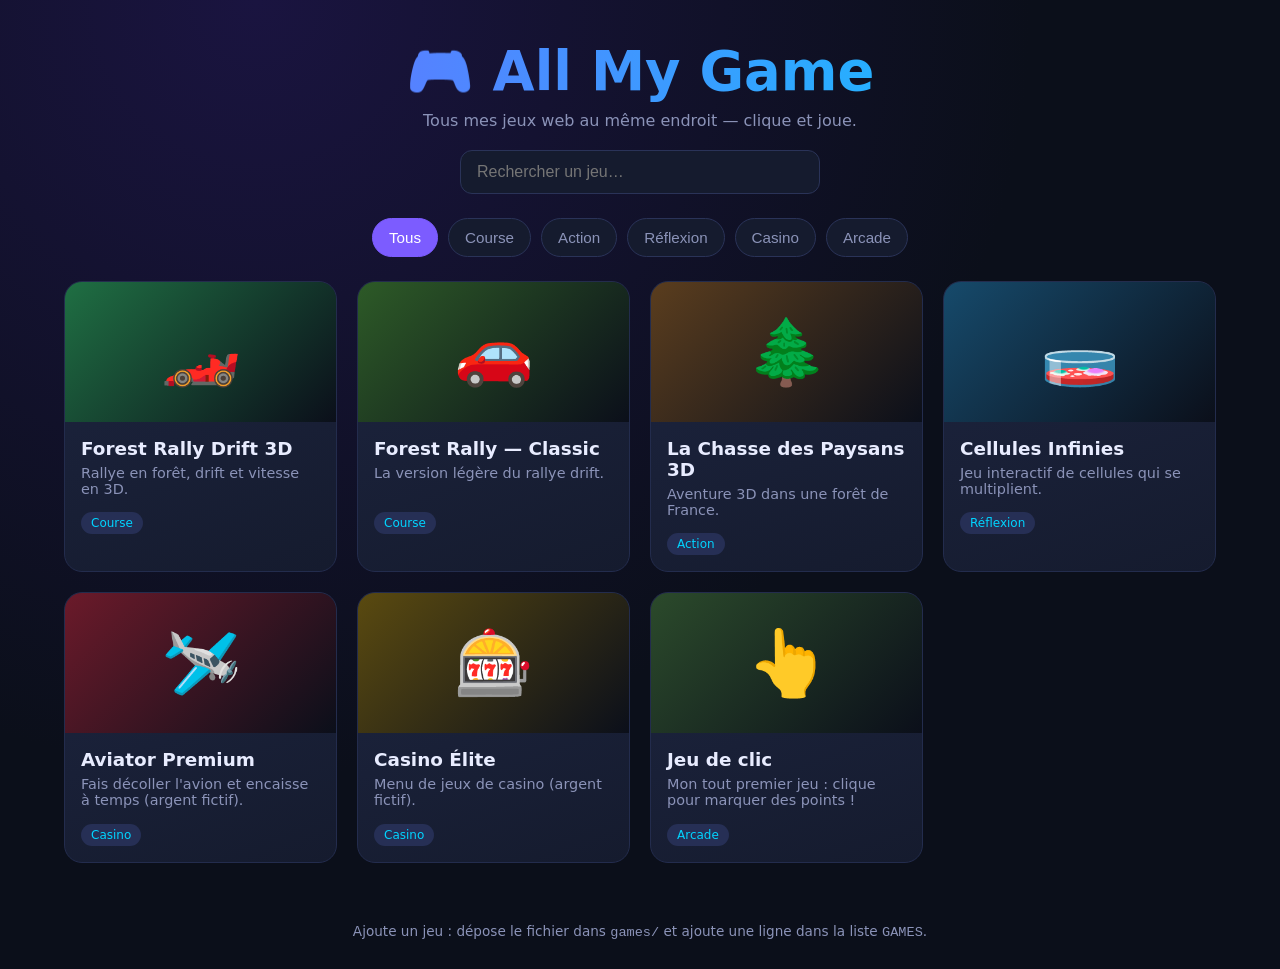
==== index.html @ 72833d13 "Site All My Game : hub + 7 jeux web" ====
<!DOCTYPE html>
<html lang="fr">
<head>
  <meta charset="UTF-8">
  <meta name="viewport" content="width=device-width, initial-scale=1.0">
  <title>All My Game 🎮</title>
  <style>
    :root { --bg:#0b0f1a; --card:#151b2e; --card2:#1d2540; --txt:#e8ecff; --mut:#8b93b8; --acc:#7c5cff; --acc2:#00d4ff; }
    * { box-sizing:border-box; margin:0; padding:0; }
    body { font-family:system-ui,-apple-system,"Segoe UI",Roboto,sans-serif; background:radial-gradient(circle at 20% 0%,#1a1440 0%,var(--bg) 55%); color:var(--txt); min-height:100vh; }
    header { padding:40px 24px 20px; text-align:center; }
    h1 { font-size:clamp(2rem,6vw,3.4rem); font-weight:900; background:linear-gradient(90deg,var(--acc),var(--acc2)); -webkit-background-clip:text; background-clip:text; color:transparent; }
    header p { color:var(--mut); margin-top:8px; }
    .bar { display:flex; flex-wrap:wrap; gap:10px; justify-content:center; padding:0 24px 24px; }
    .bar input { padding:12px 16px; border-radius:12px; border:1px solid #2a3358; background:var(--card); color:var(--txt); width:min(360px,100%); font-size:1rem; }
    .bar button { padding:10px 16px; border-radius:999px; border:1px solid #2a3358; background:var(--card); color:var(--mut); cursor:pointer; font-size:.95rem; }
    .bar button.on { background:var(--acc); color:#fff; border-color:var(--acc); }
    .grid { display:grid; grid-template-columns:repeat(auto-fill,minmax(250px,1fr)); gap:20px; padding:0 24px 60px; max-width:1200px; margin:0 auto; }
    .card { background:linear-gradient(160deg,var(--card2),var(--card)); border:1px solid #232c4d; border-radius:18px; overflow:hidden; cursor:pointer; transition:transform .2s,box-shadow .2s; }
    .card:hover { transform:translateY(-6px); box-shadow:0 14px 40px rgba(124,92,255,.35); }
    .thumb { height:140px; display:flex; align-items:center; justify-content:center; font-size:4rem; }
    .info { padding:16px; }
    .info h3 { font-size:1.15rem; }
    .info p { color:var(--mut); font-size:.9rem; margin-top:6px; min-height:2.6em; }
    .tag { display:inline-block; margin-top:10px; font-size:.75rem; padding:4px 10px; border-radius:999px; background:#262f55; color:var(--acc2); }
    .empty { text-align:center; color:var(--mut); grid-column:1/-1; padding:40px; }
    /* Lecteur */
    #player { position:fixed; inset:0; background:#000; display:none; flex-direction:column; z-index:10; }
    #player.open { display:flex; }
    #player .top { display:flex; align-items:center; gap:10px; padding:10px 14px; background:#0e1324; }
    #player .top b { flex:1; }
    #player .top button, #player .top a { background:var(--card2); color:var(--txt); border:none; padding:8px 14px; border-radius:10px; cursor:pointer; text-decoration:none; font-size:.9rem; }
    #player iframe { flex:1; border:0; width:100%; background:#000; }
    footer { text-align:center; color:var(--mut); font-size:.85rem; padding-bottom:30px; }
  </style>
</head>
<body>
  <header>
    <h1>🎮 All My Game</h1>
    <p>Tous mes jeux web au même endroit — clique et joue.</p>
  </header>

  <div class="bar">
    <input id="q" type="search" placeholder="Rechercher un jeu…">
  </div>
  <div class="bar" id="cats"></div>

  <main class="grid" id="grid"></main>
  <footer>Ajoute un jeu : dépose le fichier dans <code>games/</code> et ajoute une ligne dans la liste <code>GAMES</code>.</footer>

  <div id="player">
    <div class="top">
      <button id="back">← Retour</button>
      <b id="ptitle"></b>
      <button id="fs">⛶ Plein écran</button>
      <a id="newtab" target="_blank" rel="noopener">↗ Nouvel onglet</a>
    </div>
    <iframe id="frame" allow="fullscreen; autoplay; gamepad" allowfullscreen></iframe>
  </div>

  <script>
    // ➜ Pour ajouter un jeu, ajoute simplement un objet ici.
    const GAMES = [
      { title:"Forest Rally Drift 3D", file:"games/forest-rally-drift.html", emoji:"🏎️", cat:"Course", color:"#1f6f43", desc:"Rallye en forêt, drift et vitesse en 3D." },
      { title:"Forest Rally — Classic", file:"games/forest-rally-classic.html", emoji:"🚗", cat:"Course", color:"#2d5a27", desc:"La version légère du rallye drift." },
      { title:"La Chasse des Paysans 3D", file:"games/chasse-paysans-3d.html", emoji:"🌲", cat:"Action", color:"#5a3d1e", desc:"Aventure 3D dans une forêt de France." },
      { title:"Cellules Infinies", file:"games/cellules-infinies/index.html", emoji:"🧫", cat:"Réflexion", color:"#164a6b", desc:"Jeu interactif de cellules qui se multiplient." },
      { title:"Aviator Premium", file:"games/aviator.html", emoji:"🛩️", cat:"Casino", color:"#6b1a2a", desc:"Fais décoller l'avion et encaisse à temps (argent fictif)." },
      { title:"Casino Élite", file:"games/casino-elite.html", emoji:"🎰", cat:"Casino", color:"#5a4a10", desc:"Menu de jeux de casino (argent fictif)." },
      { title:"Jeu de clic", file:"games/mon-premier-jeu.html", emoji:"👆", cat:"Arcade", color:"#2b4a2b", desc:"Mon tout premier jeu : clique pour marquer des points !" }
    ];

    const grid = document.getElementById('grid'), q = document.getElementById('q'), cats = document.getElementById('cats');
    const player = document.getElementById('player'), frame = document.getElementById('frame');
    let cat = 'Tous';

    ['Tous', ...new Set(GAMES.map(g => g.cat))].forEach(c => {
      const b = document.createElement('button');
      b.textContent = c; if (c === cat) b.className = 'on';
      b.onclick = () => { cat = c; [...cats.children].forEach(x => x.classList.toggle('on', x === b)); render(); };
      cats.appendChild(b);
    });

    function render() {
      const s = q.value.trim().toLowerCase();
      const list = GAMES.filter(g => (cat === 'Tous' || g.cat === cat) && (g.title + g.desc).toLowerCase().includes(s));
      grid.innerHTML = list.length ? '' : '<p class="empty">Aucun jeu trouvé 😢</p>';
      list.forEach(g => {
 const c = document.createElement('div');
 c.className = 'card';
        c.innerHTML = `<div class="thumb" style="background:linear-gradient(135deg,${g.color},#0b0f1a)">${g.emoji}</div>
          <div class="info"><h3>${g.title}</h3><p>${g.desc}</p><span class="tag">${g.cat}</span></div>`;
        c.onclick = () => openGame(g);
 grid.appendChild(c);
      });
    }

    function openGame(g) {
      frame.src = g.file;
      document.getElementById('ptitle').textContent = g.emoji + ' ' + g.title;
      document.getElementById('newtab').href = g.file;
      player.classList.add('open');
      location.hash = encodeURIComponent(g.file);
      frame.focus();
    }
    function closeGame() { player.classList.remove('open'); frame.src = 'about:blank'; history.replaceState(null, '', location.pathname); }

    document.getElementById('back').onclick = closeGame;
    document.getElementById('fs').onclick = () => (frame.requestFullscreen || frame.webkitRequestFullscreen).call(frame);
    document.addEventListener('keydown', e => { if (e.key === 'Escape' && !document.fullscreenElement && player.classList.contains('open')) closeGame(); });
    q.oninput = render;
    render();

    // Lien direct vers un jeu (ex: #games%2Faviator.html)
    const h = decodeURIComponent(location.hash.slice(1));
    const g0 = GAMES.find(g => g.file === h); if (g0) openGame(g0);
  </script>
</body>
</html>
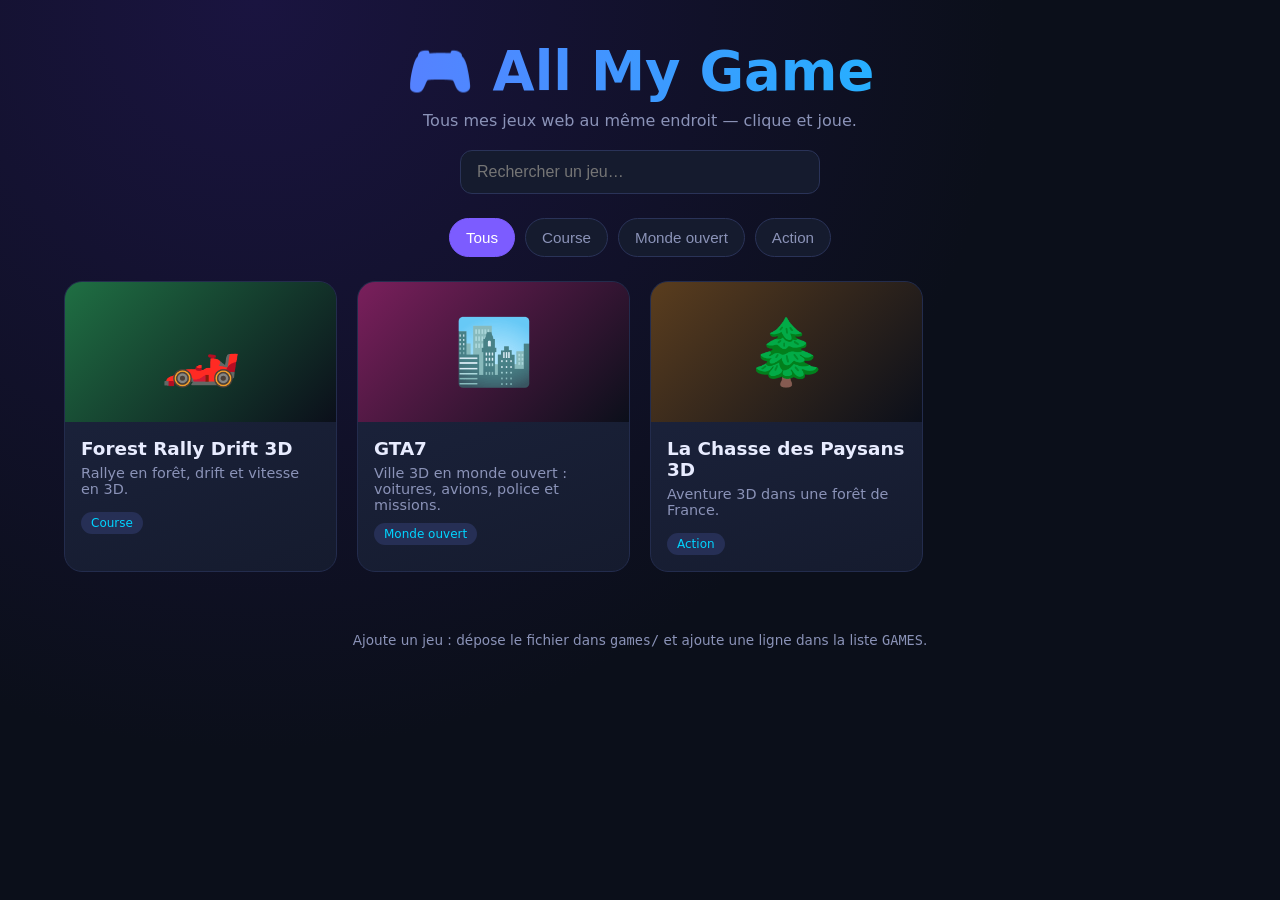
==== commit 30051034: "Retire 5 jeux, ajoute GTA7 (depuis mon-jeu-navigateur)" ====
--- a/index.html
+++ b/index.html
@@ -62,12 +62,8 @@
     // ➜ Pour ajouter un jeu, ajoute simplement un objet ici.
     const GAMES = [
       { title:"Forest Rally Drift 3D", file:"games/forest-rally-drift.html", emoji:"🏎️", cat:"Course", color:"#1f6f43", desc:"Rallye en forêt, drift et vitesse en 3D." },
-      { title:"Forest Rally — Classic", file:"games/forest-rally-classic.html", emoji:"🚗", cat:"Course", color:"#2d5a27", desc:"La version légère du rallye drift." },
-      { title:"La Chasse des Paysans 3D", file:"games/chasse-paysans-3d.html", emoji:"🌲", cat:"Action", color:"#5a3d1e", desc:"Aventure 3D dans une forêt de France." },
-      { title:"Cellules Infinies", file:"games/cellules-infinies/index.html", emoji:"🧫", cat:"Réflexion", color:"#164a6b", desc:"Jeu interactif de cellules qui se multiplient." },
-      { title:"Aviator Premium", file:"games/aviator.html", emoji:"🛩️", cat:"Casino", color:"#6b1a2a", desc:"Fais décoller l'avion et encaisse à temps (argent fictif)." },
-      { title:"Casino Élite", file:"games/casino-elite.html", emoji:"🎰", cat:"Casino", color:"#5a4a10", desc:"Menu de jeux de casino (argent fictif)." },
-      { title:"Jeu de clic", file:"games/mon-premier-jeu.html", emoji:"👆", cat:"Arcade", color:"#2b4a2b", desc:"Mon tout premier jeu : clique pour marquer des points !" }
+      { title:"GTA7", file:"games/gta7/index.html", emoji:"🏙️", cat:"Monde ouvert", color:"#7a1f5c", desc:"Ville 3D en monde ouvert : voitures, avions, police et missions." },
+      { title:"La Chasse des Paysans 3D", file:"games/chasse-paysans-3d.html", emoji:"🌲", cat:"Action", color:"#5a3d1e", desc:"Aventure 3D dans une forêt de France." }
     ];
 
     const grid = document.getElementById('grid'), q = document.getElementById('q'), cats = document.getElementById('cats');
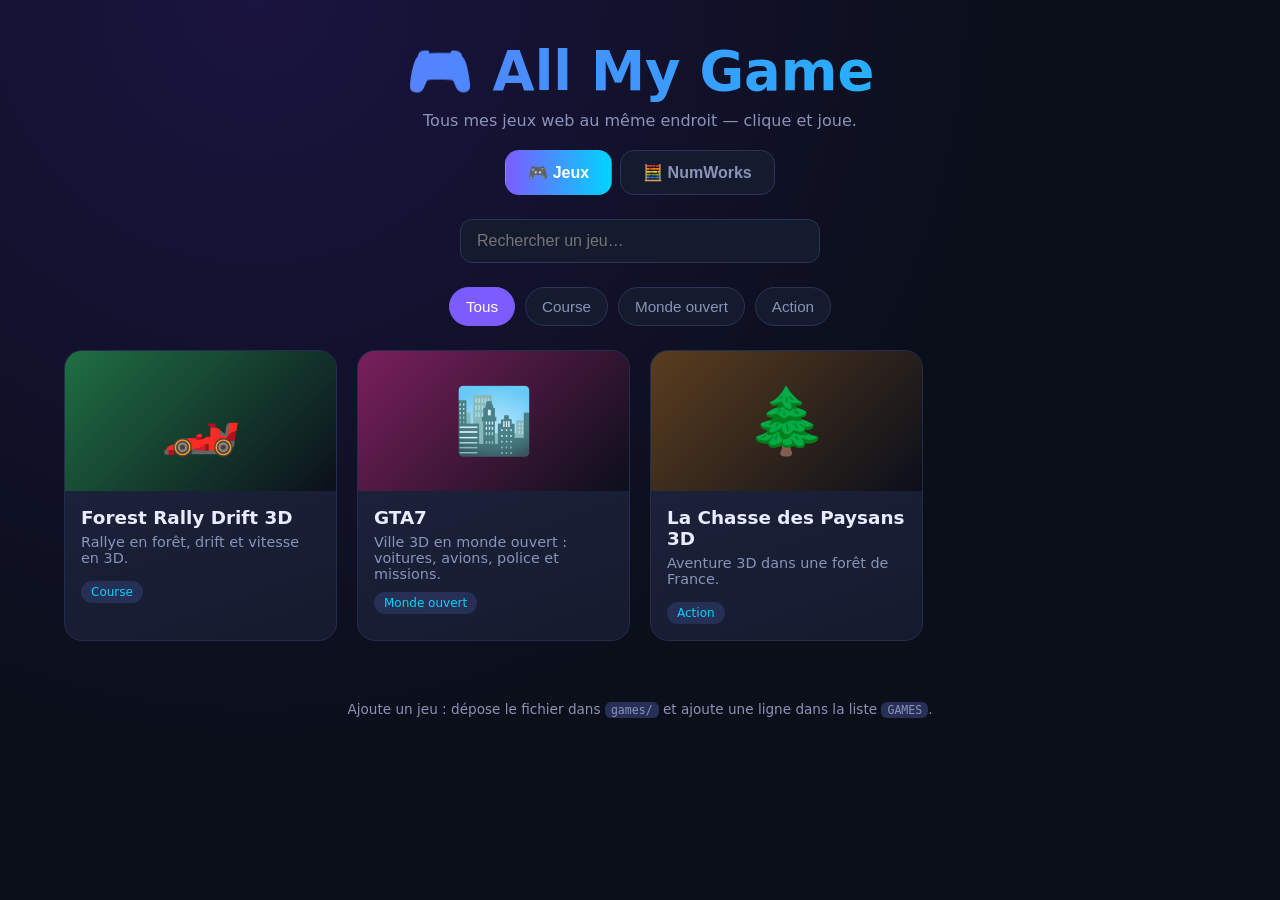
==== commit acd090f1: "Ajoute l'onglet NumWorks (STI2D-OS, lien vers le projet officiel)" ====
--- a/index.html
+++ b/index.html
@@ -31,6 +31,23 @@
     #player .top b { flex:1; }
     #player .top button, #player .top a { background:var(--card2); color:var(--txt); border:none; padding:8px 14px; border-radius:10px; cursor:pointer; text-decoration:none; font-size:.9rem; }
     #player iframe { flex:1; border:0; width:100%; background:#000; }
+    .tabs { display:flex; justify-content:center; gap:8px; padding:0 24px 24px; }
+    .tab { padding:12px 22px; border-radius:14px; border:1px solid #2a3358; background:var(--card); color:var(--mut); cursor:pointer; font-size:1rem; font-weight:600; }
+    .tab.on { background:linear-gradient(90deg,var(--acc),var(--acc2)); color:#fff; border-color:transparent; }
+    .nw { max-width:1000px; margin:0 auto; padding:0 24px 60px; }
+    .nw-hero { display:flex; gap:20px; align-items:center; background:linear-gradient(160deg,var(--card2),var(--card)); border:1px solid #232c4d; border-radius:18px; padding:24px; }
+    .nw-icon { font-size:4rem; }
+    .nw-hero h2 { font-size:1.8rem; }
+    .nw-hero p { color:var(--mut); margin-top:8px; }
+    .nw-hero .credit { font-size:.85rem; }
+    .nw-links { display:flex; flex-wrap:wrap; gap:12px; margin:20px 0; }
+    .btn { padding:12px 18px; border-radius:12px; background:var(--card2); color:var(--txt); text-decoration:none; border:1px solid #2a3358; font-weight:600; }
+    .btn.main { background:linear-gradient(90deg,var(--acc),var(--acc2)); border-color:transparent; }
+    .nw-grid { display:grid; grid-template-columns:repeat(auto-fill,minmax(220px,1fr)); gap:16px; }
+    .nw-card { background:var(--card); border:1px solid #232c4d; border-radius:14px; padding:18px; }
+    .nw-card p { color:var(--mut); font-size:.92rem; margin-top:8px; }
+    .nw-card.warn { border-color:#6b4a10; }
+    code { background:#262f55; padding:1px 6px; border-radius:6px; font-size:.85em; }
     footer { text-align:center; color:var(--mut); font-size:.85rem; padding-bottom:30px; }
   </style>
 </head>
@@ -40,13 +57,56 @@
     <p>Tous mes jeux web au même endroit — clique et joue.</p>
   </header>
 
-  <div class="bar">
-    <input id="q" type="search" placeholder="Rechercher un jeu…">
-  </div>
-  <div class="bar" id="cats"></div>
+  <nav class="tabs">
+    <button class="tab on" data-tab="jeux">🎮 Jeux</button>
+    <button class="tab" data-tab="numworks">🧮 NumWorks</button>
+  </nav>
 
-  <main class="grid" id="grid"></main>
-  <footer>Ajoute un jeu : dépose le fichier dans <code>games/</code> et ajoute une ligne dans la liste <code>GAMES</code>.</footer>
+  <section id="tab-jeux">
+    <div class="bar">
+      <input id="q" type="search" placeholder="Rechercher un jeu…">
+    </div>
+    <div class="bar" id="cats"></div>
+    <main class="grid" id="grid"></main>
+    <footer>Ajoute un jeu : dépose le fichier dans <code>games/</code> et ajoute une ligne dans la liste <code>GAMES</code>.</footer>
+  </section>
+
+  <section id="tab-numworks" hidden>
+    <div class="nw">
+      <div class="nw-hero">
+        <div class="nw-icon">🧮</div>
+ <div>
+          <h2>STI2D-OS</h2>
+          <p>Un OS alternatif pour calculatrice <b>NumWorks</b> qui permet d'installer un système et des jeux directement sur ta calculatrice.</p>
+          <p class="credit">Projet créé par <b>Yamii</b> &amp; <b>Derim</b> — pas par moi. Tous droits réservés à leurs auteurs.</p>
+ </div>
+      </div>
+
+      <div class="nw-links">
+ <a class="btn main" href="https://github.com/osyamiii/STI2D-OS-V1/" target="_blank" rel="noopener">📦 Voir le projet sur GitHub</a>
+        <a class="btn" href="https://discord.gg/sti2d" target="_blank" rel="noopener">💬 Discord officiel</a>
+      </div>
+
+      <div class="nw-grid">
+        <div class="nw-card">
+          <h3>1. Télécharger</h3>
+          <p>Sur la page GitHub : <b>Code → Download ZIP</b>, puis décompresse l'archive.</p>
+ </div>
+        <div class="nw-card">
+   <h3>2. Ouvrir l'installateur</h3>
+          <p>Ouvre <code>Standalone-Installer/STI2D-OSv1.html</code> avec <b>Chrome</b> ou <b>Edge</b> (WebUSB obligatoire).</p>
+ </div>
+        <div class="nw-card">
+   <h3>3. Brancher la NumWorks</h3>
+          <p>Relie la calculatrice en USB et suis les étapes de l'installateur (lis bien le <code>LISEZMOI.md</code>).</p>
+ </div>
+        <div class="nw-card warn">
+   <h3>⚠️ Attention</h3>
+          <p>Installer un OS non officiel peut effacer tes données et n'est pas autorisé en mode examen. Tu fais ça à tes risques.</p>
+ </div>
+      </div>
+    </div>
+  </section>
 
   <div id="player">
     <div class="top">
@@ -107,6 +167,18 @@
     q.oninput = render;
     render();
 
+    // Onglets
+    function showTab(t) {
+      document.querySelectorAll('.tab').forEach(b => b.classList.toggle('on', b.dataset.tab === t));
+      document.getElementById('tab-jeux').hidden = t !== 'jeux';
+      document.getElementById('tab-numworks').hidden = t !== 'numworks';
+    }
+    document.querySelectorAll('.tab').forEach(b => b.onclick = () => {
+      showTab(b.dataset.tab);
+      history.replaceState(null, '', b.dataset.tab === 'numworks' ? '#numworks' : location.pathname);
+    });
+    if (location.hash === '#numworks') showTab('numworks');
+
     // Lien direct vers un jeu (ex: #games%2Faviator.html)
     const h = decodeURIComponent(location.hash.slice(1));
     const g0 = GAMES.find(g => g.file === h); if (g0) openGame(g0);
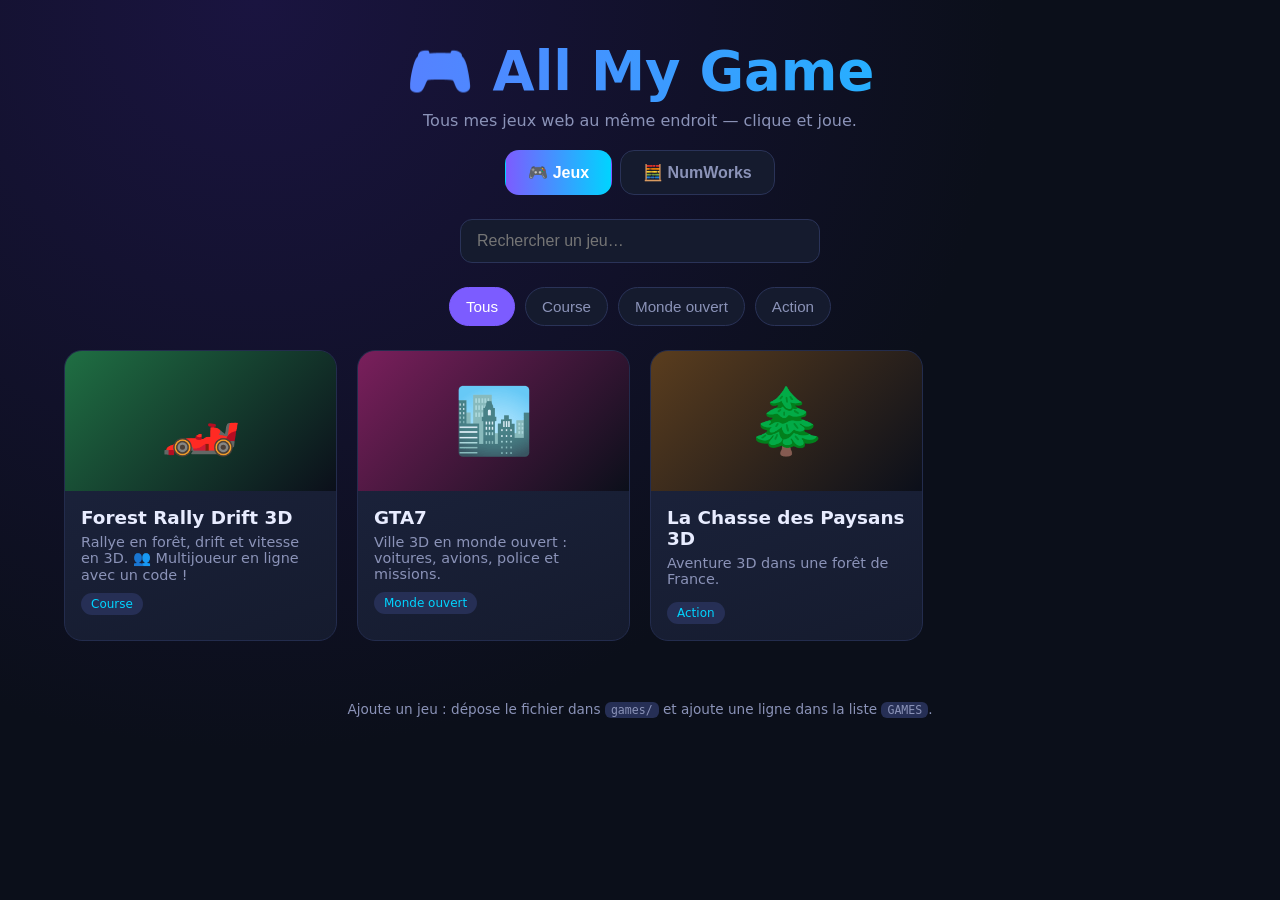
==== commit 3f8fb843: "Forest Rally Drift : multijoueur en ligne (code de partie, PeerJS)" ====
--- a/index.html
+++ b/index.html
@@ -35,6 +35,11 @@
     .tab { padding:12px 22px; border-radius:14px; border:1px solid #2a3358; background:var(--card); color:var(--mut); cursor:pointer; font-size:1rem; font-weight:600; }
     .tab.on { background:linear-gradient(90deg,var(--acc),var(--acc2)); color:#fff; border-color:transparent; }
     .nw { max-width:1000px; margin:0 auto; padding:0 24px 60px; }
+    .nw-credits { background:linear-gradient(135deg,#2a1f5c,#123a52); border:1px solid #5865f2; border-radius:18px; padding:22px; margin-bottom:22px; }
+    .nw-credits p { margin-top:10px; color:var(--txt); }
+    .nw-credits .btn { display:inline-block; margin-left:6px; }
+    .nw a:not(.btn) { color:var(--acc2); }
+    .nw-hero { margin-top:12px; }
     .nw-hero { display:flex; gap:20px; align-items:center; background:linear-gradient(160deg,var(--card2),var(--card)); border:1px solid #232c4d; border-radius:18px; padding:24px; }
     .nw-icon { font-size:4rem; }
     .nw-hero h2 { font-size:1.8rem; }
@@ -73,36 +78,58 @@
 
   <section id="tab-numworks" hidden>
     <div class="nw">
+
+      <div class="nw-credits">
+        <h2>🙏 Crédits</h2>
+        <p><b>STI2D-OS</b> a été créé par <b>Yamii</b> (Discord : <code>cjnw</code>) &amp; <b>Derim</b> (Discord : <code>irationnel</code>). Il est publié ici avec leur autorisation. Tous droits réservés à leurs auteurs.</p>
+        <p>Rejoins leur serveur officiel : <a class="btn main" href="https://discord.gg/sti2d" target="_blank" rel="noopener">💬 discord.gg/sti2d</a></p>
+        <p class="credit"><b>NumPlay</b> a été créé par <b>Mason363</b>. Licence libre GNU GPL v3 (<a href="numworks/numplay/LICENSE" target="_blank">voir la licence</a>).</p>
+      </div>
+
       <div class="nw-hero">
         <div class="nw-icon">🧮</div>
+        <div>
+          <h2>STI2D-OS</h2>
+   <p>Un OS alternatif pour calculatrice <b>NumWorks</b>, avec un installateur qui met le système et des jeux sur la calculatrice.</p>
+   <p class="credit">Par Yamii &amp; Derim · <a href="https://discord.gg/sti2d" target="_blank" rel="noopener">discord.gg/sti2d</a> · <a href="https://github.com/osyamiii/STI2D-OS-V1/" target="_blank" rel="noopener">GitHub</a></p>
+        </div>
+      </div>
+      <div class="nw-links">
+ <a class="btn main" href="numworks/sti2d-os/STI2D-OSv1.html" target="_blank" rel="noopener">🚀 Ouvrir l'installateur STI2D-OS</a>
+ <a class="btn" href="numworks/sti2d-os/LISEZMOI.md" target="_blank">📖 Lisez-moi</a>
+ <a class="btn" href="numworks/sti2d-os/LICENSE-STI2D-OS-ORIGINAL-WORKS.txt" target="_blank">⚖️ Licence</a>
+      </div>
+
+      <div class="nw-hero">
+        <div class="nw-icon">🕹️</div>
  <div>
-          <h2>STI2D-OS</h2>
-          <p>Un OS alternatif pour calculatrice <b>NumWorks</b> qui permet d'installer un système et des jeux directement sur ta calculatrice.</p>
-          <p class="credit">Projet créé par <b>Yamii</b> &amp; <b>Derim</b> — pas par moi. Tous droits réservés à leurs auteurs.</p>
- </div>
-      </div>
-
+          <h2>NumPlay</h2>
+          <p>Une appli avec une trentaine de jeux gratuits pour NumWorks, plus de gros jeux à installer séparément (N0110, N0115, N0120).</p>
+   <p class="credit">Par Mason363 · GPL v3 · <a href="https://github.com/Mason363/NumPlay" target="_blank" rel="noopener">GitHub officiel</a></p>
+        </div>
+      </div>
       <div class="nw-links">
- <a class="btn main" href="https://github.com/osyamiii/STI2D-OS-V1/" target="_blank" rel="noopener">📦 Voir le projet sur GitHub</a>
-        <a class="btn" href="https://discord.gg/sti2d" target="_blank" rel="noopener">💬 Discord officiel</a>
+        <a class="btn main" href="https://mason363.github.io/NumPlay/customize/" target="_blank" rel="noopener">🎮 NumPlay Studio (choisir ses jeux)</a>
+        <a class="btn" href="https://github.com/Mason363/NumPlay/releases/latest/download/NumPlay.nwa" target="_blank" rel="noopener">⬇️ Télécharger NumPlay.nwa</a>
+        <a class="btn" href="https://github.com/Polycraft1001/all-my-game/tree/main/numworks/numplay" target="_blank" rel="noopener">📂 Code source</a>
       </div>
 
       <div class="nw-grid">
+ <div class="nw-card">
+   <h3>1. Navigateur</h3>
+   <p>Utilise <b>Chrome</b> ou <b>Edge</b> sur ordinateur (WebUSB obligatoire).</p>
+        </div>
+ <div class="nw-card">
+   <h3>2. Brancher</h3>
+          <p>Relie la NumWorks en USB, puis ouvre l'installateur STI2D-OS ou NumPlay Studio.</p>
+        </div>
         <div class="nw-card">
-          <h3>1. Télécharger</h3>
-          <p>Sur la page GitHub : <b>Code → Download ZIP</b>, puis décompresse l'archive.</p>
- </div>
-        <div class="nw-card">
-   <h3>2. Ouvrir l'installateur</h3>
-          <p>Ouvre <code>Standalone-Installer/STI2D-OSv1.html</code> avec <b>Chrome</b> ou <b>Edge</b> (WebUSB obligatoire).</p>
- </div>
-        <div class="nw-card">
-   <h3>3. Brancher la NumWorks</h3>
-          <p>Relie la calculatrice en USB et suis les étapes de l'installateur (lis bien le <code>LISEZMOI.md</code>).</p>
- </div>
-        <div class="nw-card warn">
-   <h3>⚠️ Attention</h3>
-          <p>Installer un OS non officiel peut effacer tes données et n'est pas autorisé en mode examen. Tu fais ça à tes risques.</p>
+          <h3>3. Suivre les étapes</h3>
+          <p>Laisse-toi guider. Pour toute question, va sur le Discord <b>discord.gg/sti2d</b>.</p>
+        </div>
+ <div class="nw-card warn">
+          <h3>⚠️ Attention</h3>
+   <p>Un OS non officiel peut effacer tes données et n'est pas autorisé en mode examen. Tu fais ça à tes risques.</p>
  </div>
       </div>
     </div>
@@ -121,7 +148,7 @@
   <script>
     // ➜ Pour ajouter un jeu, ajoute simplement un objet ici.
     const GAMES = [
-      { title:"Forest Rally Drift 3D", file:"games/forest-rally-drift.html", emoji:"🏎️", cat:"Course", color:"#1f6f43", desc:"Rallye en forêt, drift et vitesse en 3D." },
+      { title:"Forest Rally Drift 3D", file:"games/forest-rally-drift.html", emoji:"🏎️", cat:"Course", color:"#1f6f43", desc:"Rallye en forêt, drift et vitesse en 3D. 👥 Multijoueur en ligne avec un code !" },
       { title:"GTA7", file:"games/gta7/index.html", emoji:"🏙️", cat:"Monde ouvert", color:"#7a1f5c", desc:"Ville 3D en monde ouvert : voitures, avions, police et missions." },
       { title:"La Chasse des Paysans 3D", file:"games/chasse-paysans-3d.html", emoji:"🌲", cat:"Action", color:"#5a3d1e", desc:"Aventure 3D dans une forêt de France." }
     ];
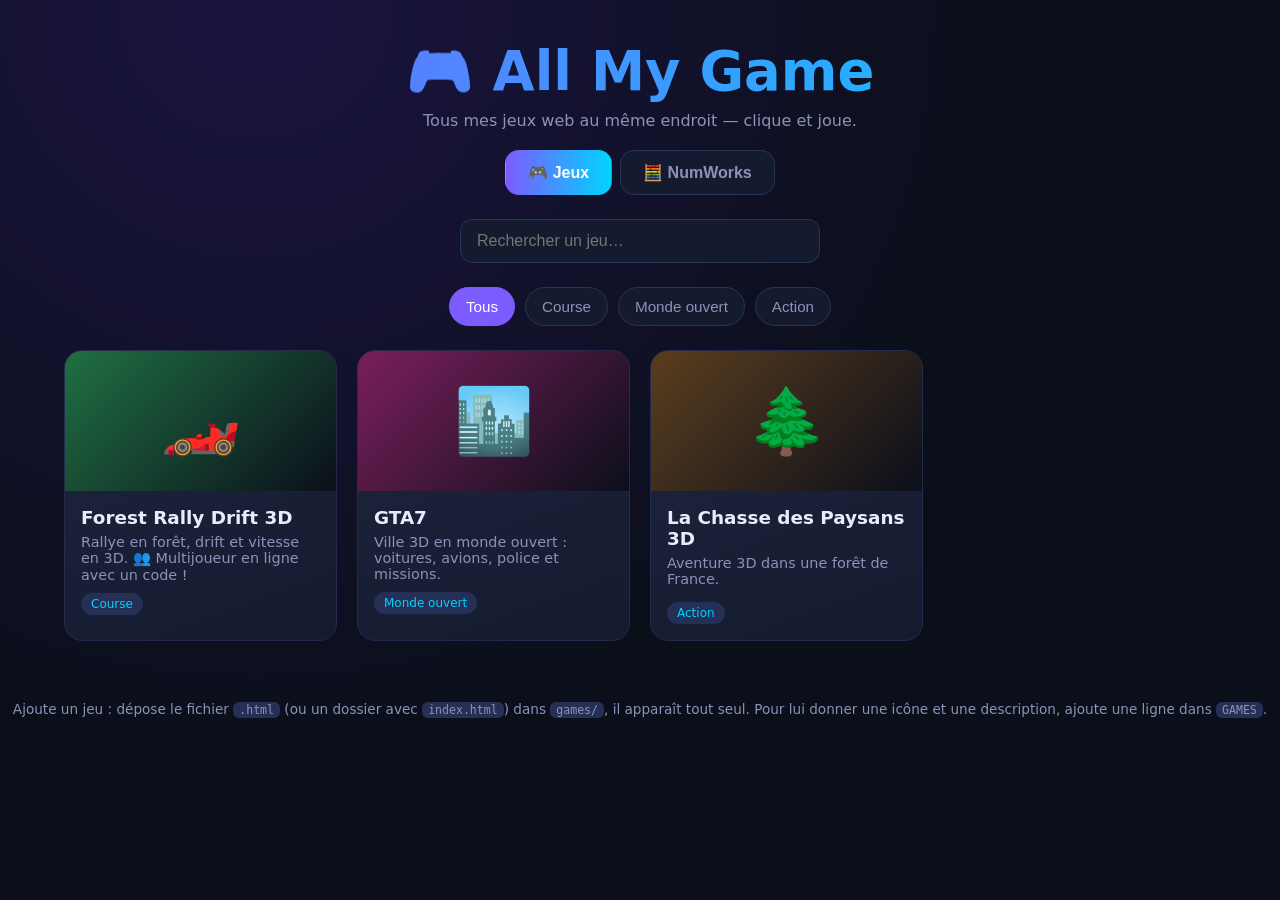
==== commit d313bdc7: "Détection automatique des jeux déposés dans games/ Co-Authored-By: Claude Sonnet 5.5 <noreply@anthro" ====
--- a/index.html
+++ b/index.html
@@ -73,8 +73,7 @@
     </div>
     <div class="bar" id="cats"></div>
     <main class="grid" id="grid"></main>
-    <footer>Ajoute un jeu : dépose le fichier dans <code>games/</code> et ajoute une ligne dans la liste <code>GAMES</code>.</footer>
-  </section>
+    <footer>Ajoute un jeu : dépose le fichier <code>.html</code> (ou un dossier avec <code>index.html</code>) dans <code>games/</code>, il apparaît tout seul. Pour lui donner une icône et une description, ajoute une ligne dans <code>GAMES</code>.</footer>  </section>
 
   <section id="tab-numworks" hidden>
     <div class="nw">
@@ -147,6 +146,8 @@
 
   <script>
     // ➜ Pour ajouter un jeu, ajoute simplement un objet ici.
+    // Les jeux déposés dans games/ apparaissent tout seuls (voir discover() plus bas).
+    // Cette liste sert seulement à leur donner une icône, une description, une catégorie…
     const GAMES = [
       { title:"Forest Rally Drift 3D", file:"games/forest-rally-drift.html", emoji:"🏎️", cat:"Course", color:"#1f6f43", desc:"Rallye en forêt, drift et vitesse en 3D. 👥 Multijoueur en ligne avec un code !" },
       { title:"GTA7", file:"games/gta7/index.html", emoji:"🏙️", cat:"Monde ouvert", color:"#7a1f5c", desc:"Ville 3D en monde ouvert : voitures, avions, police et missions." },
@@ -157,12 +158,16 @@
     const player = document.getElementById('player'), frame = document.getElementById('frame');
     let cat = 'Tous';
 
-    ['Tous', ...new Set(GAMES.map(g => g.cat))].forEach(c => {
-      const b = document.createElement('button');
-      b.textContent = c; if (c === cat) b.className = 'on';
-      b.onclick = () => { cat = c; [...cats.children].forEach(x => x.classList.toggle('on', x === b)); render(); };
-      cats.appendChild(b);
-    });
+    function buildCats() {
+      cats.innerHTML = '';
+      ['Tous', ...new Set(GAMES.map(g => g.cat))].forEach(c => {
+        const b = document.createElement('button');
+        b.textContent = c; if (c === cat) b.className = 'on';
+        b.onclick = () => { cat = c; [...cats.children].forEach(x => x.classList.toggle('on', x === b)); render(); };
+        cats.appendChild(b);
+      });
+    }
+    buildCats();
 
     function render() {
       const s = q.value.trim().toLowerCase();
@@ -194,6 +199,37 @@
     q.oninput = render;
     render();
 
+    // Découverte automatique : liste le dossier games/ du dépôt GitHub (en cache 10 min).
+    // Un fichier .html ou un dossier (avec index.html dedans) déposé dans games/ est ajouté tout seul.
+    const COLORS = ['#1f4f7a', '#6a2a7a', '#7a4a1f', '#1f6a6a', '#7a1f3a', '#3a5a1f'];
+    const pretty = n => n.replace(/\.html?$/i, '').replace(/[-_]+/g, ' ').replace(/\b\w/g, c => c.toUpperCase());
+    async function discover() {
+      try {
+        let items, c = null;
+        try { c = JSON.parse(localStorage.getItem('amg-games')); } catch (e) {}
+        if (c && Date.now() - c.t < 600000) items = c.items;
+        else {
+          const r = await fetch('https://api.github.com/repos/Polycraft1001/all-my-game/contents/games');
+          if (!r.ok) return;
+          items = (await r.json()).map(x => ({ name: x.name, type: x.type }));
+          try { localStorage.setItem('amg-games', JSON.stringify({ t: Date.now(), items })); } catch (e) {}
+        }
+        const known = new Set(GAMES.map(g => g.file.split('/')[1]));
+        let added = 0;
+        items.forEach(x => {
+          const isFile = x.type === 'file' && /\.html?$/i.test(x.name), isDir = x.type === 'dir';
+          if ((!isFile && !isDir) || known.has(x.name)) return;
+          GAMES.push({ title: pretty(x.name), file: 'games/' + x.name + (isDir ? '/index.html' : ''), emoji: '🎮', cat: 'Autres', color: COLORS[added++ % COLORS.length], desc: 'Jeu ajouté à la main.' });
+        });
+        if (added) {
+          buildCats(); render();
+          const h2 = decodeURIComponent(location.hash.slice(1));
+          const g2 = GAMES.find(g => g.file === h2); if (g2 && !player.classList.contains('open')) openGame(g2);
+        }
+      } catch (e) { /* hors ligne ou limite GitHub atteinte : on garde la liste ci-dessus */ }
+    }
+    discover();
+
     // Onglets
     function showTab(t) {
       document.querySelectorAll('.tab').forEach(b => b.classList.toggle('on', b.dataset.tab === t));
